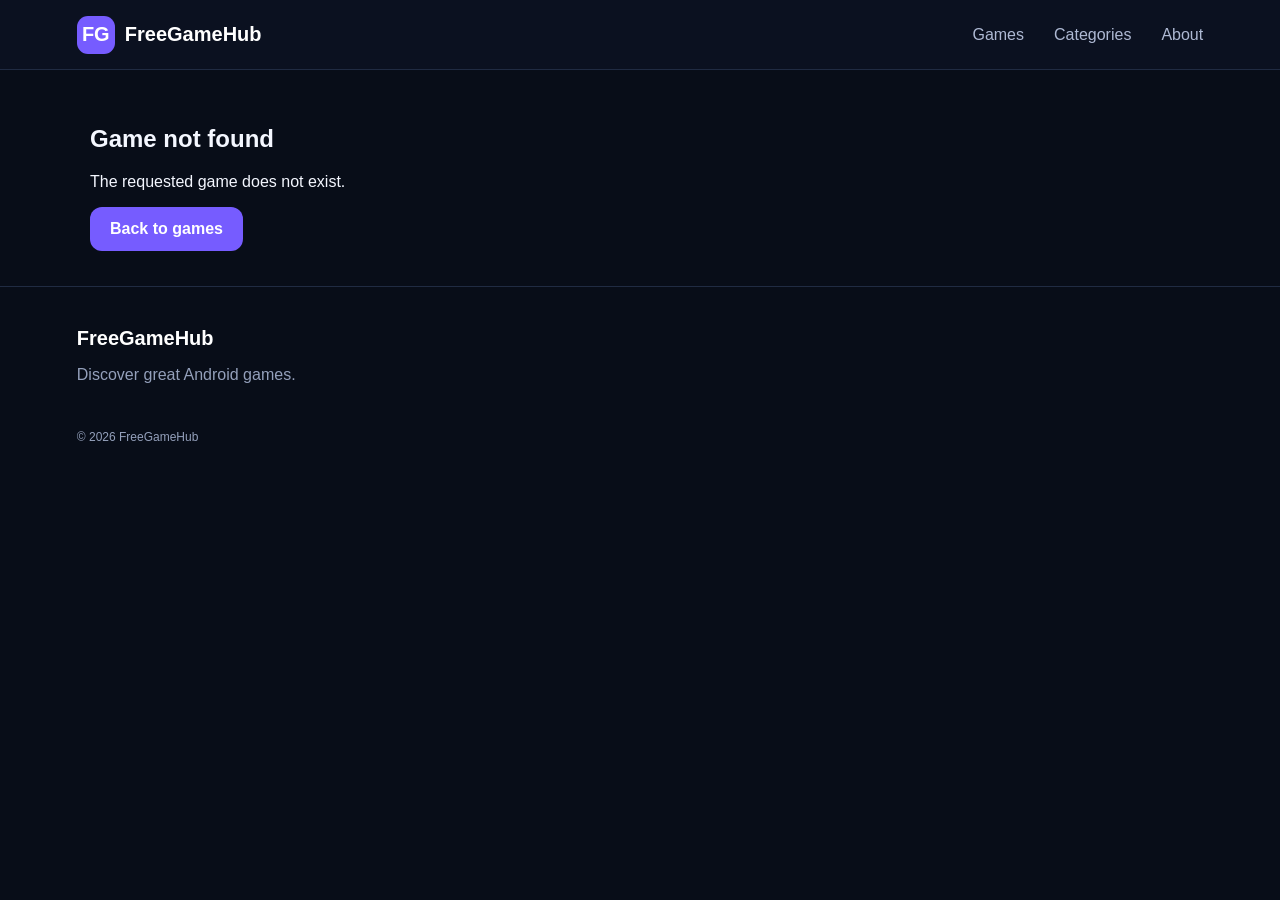
==== game.html @ 36feef0b "Create game.html" ====
<!DOCTYPE html>
<html lang="en">

<head>

<meta charset="UTF-8">

<meta
  name="viewport"
  content="width=device-width, initial-scale=1.0"
>

<title>Game - FreeGameHub</title>

<link rel="stylesheet" href="style.css">

</head>


<body>

<header class="header">

<a href="index.html" class="logo">
  <span>FG</span>
  FreeGameHub
</a>

<nav>

<a href="index.html#games">
  Games
</a>

<a href="index.html#categories">
  Categories
</a>

<a href="index.html#about">
  About
</a>

</nav>

</header>


<main>

<section
  id="gameDetails"
  class="section"
>

</section>

</main>


<footer>

<div class="footer-main">

<div>

<div class="footer-logo">
FreeGameHub
</div>

<p>
Discover great Android games.
</p>

</div>

</div>

<div class="copyright">
© 2026 FreeGameHub
</div>

</footer>


<script>

const games = [

{
id:"pixel-rush",
name:"Pixel Rush",
category:"Arcade",
icon:"🚀",
description:"A fast arcade game with simple controls and exciting challenges.",
version:"1.0.0",
size:"18 MB",
android:"Android 7.0+",
download:"https://example.com/authorized-download"
},

{
id:"open-adventure",
name:"Open Adventure",
category:"Adventure",
icon:"🗺️",
description:"Explore a small world, complete quests and discover hidden areas.",
version:"1.2.0",
size:"95 MB",
android:"Android 8.0+",
download:"https://example.com/authorized-download"
},

{
id:"puzzle-lab",
name:"Puzzle Lab",
category:"Puzzle",
icon:"🧩",
description:"Relaxing logic puzzles with increasingly difficult challenges.",
version:"2.1.0",
size:"32 MB",
android:"Android 6.0+",
download:"https://example.com/authorized-download"
},

{
id:"shadow-action",
name:"Shadow Action",
category:"Action",
icon:"⚔️",
description:"A lightweight action game designed for quick mobile sessions.",
version:"1.0.3",
size:"72 MB",
android:"Android 8.0+",
download:"https://example.com/authorized-download"
},

{
id:"street-racer",
name:"Street Racer",
category:"Racing",
icon:"🏎️",
description:"Race through exciting tracks and compete for the fastest time.",
version:"1.4.0",
size:"110 MB",
android:"Android 8.0+",
download:"https://example.com/authorized-download"
},

{
id:"space-runner",
name:"Space Runner",
category:"Arcade",
icon:"🌌",
description:"Dodge obstacles and race through a colorful space track.",
version:"1.4.0",
size:"41 MB",
android:"Android 7.0+",
download:"https://example.com/authorized-download"
}

];


const params =
new URLSearchParams(
window.location.search
);

const id =
params.get("id");


const game =
games.find(
item => item.id === id
);


const details =
document.getElementById(
"gameDetails"
);


if (!game) {

details.innerHTML = `

<h1>Game not found</h1>

<p>
The requested game does not exist.
</p>

<a
href="index.html"
class="button primary"
>
Back to games
</a>

`;

} else {


details.innerHTML = `

<a
href="index.html#games"
class="button secondary"
>
← Back to games
</a>


<div
style="
margin-top:25px;
padding:70px 20px;
text-align:center;
border:1px solid #293652;
border-radius:25px;
background:linear-gradient(135deg,#28345e,#141c31);
font-size:100px;
"
>

${game.icon}

</div>


<div style="margin-top:30px">

<div class="game-category">
${game.category}
</div>


<h1 style="font-size:45px">
${game.name}
</h1>


<p
style="
color:#9da9c4;
font-size:18px;
"
>
${game.description}
</p>


<a
href="${game.download}"
target="_blank"
rel="noopener"
class="button primary"
>
⬇ Download / Official Link
</a>


<div
style="
margin-top:30px;
padding:25px;
background:#11192c;
border:1px solid #293652;
border-radius:16px;
"
>

<h2>
Game Information
</h2>

<p>
<strong>Version:</strong>
${game.version}
</p>

<p>
<strong>Size:</strong>
${game.size}
</p>

<p>
<strong>Android:</strong>
${game.android}
</p>

<p>
<strong>Category:</strong>
${game.category}
</p>

</div>


<div
style="
margin-top:25px;
padding:25px;
background:#10182a;
border:1px solid #293652;
border-radius:16px;
"
>

<h3>
Download information
</h3>

<p style="color:#9da9c4">

Only distribute APK files that you
created yourself or that you have
permission to redistribute.

</p>

</div>


</div>

`;

}

</script>

</body>
</html>
---- style.css ----
* {
  box-sizing: border-box;
}

html {
  scroll-behavior: smooth;
}

body {
  margin: 0;
  background: #080d18;
  color: #f4f7ff;
  font-family:
    Arial,
    Helvetica,
    sans-serif;
}


/* ================= HEADER ================= */

.header {
  height: 70px;

  display: flex;
  align-items: center;
  justify-content: space-between;

  padding: 0 6%;

  background: #0b1120;

  border-bottom:
    1px solid #202b42;

  position: sticky;
  top: 0;

  z-index: 100;
}

.logo {
  display: flex;
  align-items: center;

  gap: 10px;

  text-decoration: none;

  color: white;

  font-size: 20px;
  font-weight: 800;
}

.logo span {
  width: 38px;
  height: 38px;

  display: grid;
  place-items: center;

  background: #765cff;

  border-radius: 11px;
}

.header nav {
  display: flex;
  gap: 30px;
}

.header nav a {
  color: #aeb9d3;
  text-decoration: none;
}

.header nav a:hover {
  color: white;
}

.menu-button {
  display: none;

  background: transparent;

  border: none;

  color: white;

  font-size: 25px;
}


/* ================= MOBILE MENU ================= */

.mobile-menu {
  display: none;

  background: #10182a;

  padding: 15px 25px;

  border-bottom: 1px solid #26324c;
}

.mobile-menu a {
  display: block;

  color: white;

  text-decoration: none;

  padding: 12px 0;
}


/* ================= HERO ================= */

.hero {
  max-width: 1150px;

  margin: auto;

  padding:
    90px 25px
    70px;

  display: grid;

  grid-template-columns:
    1.4fr
    0.8fr;

  gap: 60px;

  align-items: center;
}

.small-title {
  color: #8875ff;

  font-size: 12px;

  font-weight: 800;

  letter-spacing: 2px;
}

.hero h1 {
  margin: 15px 0;

  font-size:
    clamp(42px, 6vw, 70px);

  line-height: 1.05;
}

.hero h1 span {
  color: #8875ff;
}

.hero p {
  color: #9da9c4;

  font-size: 18px;

  max-width: 600px;
}

.hero-buttons {
  display: flex;

  gap: 12px;

  margin-top: 28px;
}

.button {
  display: inline-block;

  padding:
    13px
    20px;

  border-radius: 12px;

  text-decoration: none;

  font-weight: 700;
}

.primary {
  background: #765cff;

  color: white;
}

.secondary {
  border:
    1px solid #303b57;

  color: white;
}

.hero-art {
  text-align: center;

  padding: 45px 25px;

  border:
    1px solid #293652;

  border-radius: 25px;

  background:
    linear-gradient(
      145deg,
      #18213b,
      #0e1527
    );
}

.controller {
  font-size: 100px;
}

.hero-art h3 {
  margin-bottom: 5px;
}

.hero-art p {
  font-size: 14px;
}


/* ================= SEARCH ================= */

.search-section {
  max-width: 900px;

  margin: auto;

  padding:
    0 25px
    25px;
}

.search-box {
  display: flex;

  align-items: center;

  gap: 12px;

  padding: 15px 18px;

  background: #11192c;

  border:
    1px solid #293652;

  border-radius: 14px;
}

.search-box input {
  width: 100%;

  border: none;

  outline: none;

  background: transparent;

  color: white;

  font-size: 16px;
}


/* ================= SECTIONS ================= */

.section {
  max-width: 1150px;

  margin: auto;

  padding:
    35px 25px;
}

.section-heading {
  display: flex;

  justify-content: space-between;

  align-items: center;
}

.section-heading h2 {
  margin-bottom: 4px;

  font-size: 30px;
}

.section-heading p {
  margin-top: 0;

  color: #8997b5;
}


/* ================= CATEGORIES ================= */

.categories {
  display: flex;

  flex-wrap: wrap;

  gap: 10px;
}

.category {
  padding:
    10px
    16px;

  border:
    1px solid #2c3855;

  background: #11192c;

  color: #b8c2d9;

  border-radius: 50px;

  cursor: pointer;
}

.category:hover,
.category.active {
  background: #765cff;

  border-color: #765cff;

  color: white;
}


/* ================= GAME GRID ================= */

.game-grid {
  display: grid;

  grid-template-columns:
    repeat(3, 1fr);

  gap: 20px;
}

.game-card {
  background: #11192c;

  border:
    1px solid #27334e;

  border-radius: 18px;

  overflow: hidden;

  transition: 0.2s;
}

.game-card:hover {
  transform: translateY(-5px);

  border-color: #6655df;
}

.game-cover {
  height: 170px;

  display: grid;

  place-items: center;

  font-size: 65px;

  background:
    linear-gradient(
      135deg,
      #28345e,
      #141c31
    );
}

.game-info {
  padding: 18px;
}

.game-category {
  color: #9384ff;

  font-size: 11px;

  font-weight: 800;

  text-transform: uppercase;
}

.game-info h3 {
  margin:
    5px
    0;

  font-size: 20px;
}

.game-info p {
  color: #96a3c1;

  min-height: 48px;
}

.view-button {
  display: block;

  text-align: center;

  padding: 10px;

  background: #202b47;

  color: white;

  text-decoration: none;

  border-radius: 10px;

  font-weight: 700;
}

.view-button:hover {
  background: #765cff;
}


/* ================= NO RESULTS ================= */

.no-results {
  display: none;

  text-align: center;

  padding: 60px 20px;

  color: #9aa7c3;
}

.no-results div {
  font-size: 50px;
}


/* ================= ABOUT ================= */

.about {
  max-width: 1050px;

  margin:
    50px auto
    80px;

  padding: 25px;

  display: flex;

  gap: 18px;

  border:
    1px solid #2b3853;

  border-radius: 17px;

  background: #10182a;
}

.about-icon {
  min-width: 38px;
  height: 38px;

  display: grid;
  place-items: center;

  border-radius: 50%;

  background: #163b2b;

  color: #63e5a3;

  font-weight: 900;
}

.about h2 {
  margin-top: 0;
}

.about p {
  color: #98a5c2;
}


/* ================= FOOTER ================= */

footer {
  border-top:
    1px solid #202b42;

  padding:
    40px 6%;

  color: #94a0bb;
}

.footer-main {
  display: flex;

  justify-content: space-between;

  gap: 20px;
}

.footer-logo {
  color: white;

  font-size: 20px;

  font-weight: 800;
}

.footer-links {
  display: flex;

  gap: 20px;
}

.footer-links a {
  color: #9aa7c2;

  text-decoration: none;
}

.copyright {
  margin-top: 30px;

  font-size: 12px;
}


/* ================= MOBILE ================= */

@media (max-width: 800px) {

  .header nav {
    display: none;
  }

  .menu-button {
    display: block;
  }

  .hero {
    grid-template-columns: 1fr;

    padding-top: 55px;
  }

  .hero-art {
    display: none;
  }

  .game-grid {
    grid-template-columns:
      repeat(2, 1fr);
  }

}


@media (max-width: 520px) {

  .hero h1 {
    font-size: 43px;
  }

  .game-grid {
    grid-template-columns: 1fr;
  }

  .hero-buttons {
    flex-direction: column;
  }

  .button {
    text-align: center;
  }

  .footer-main {
    flex-direction: column;
  }

}
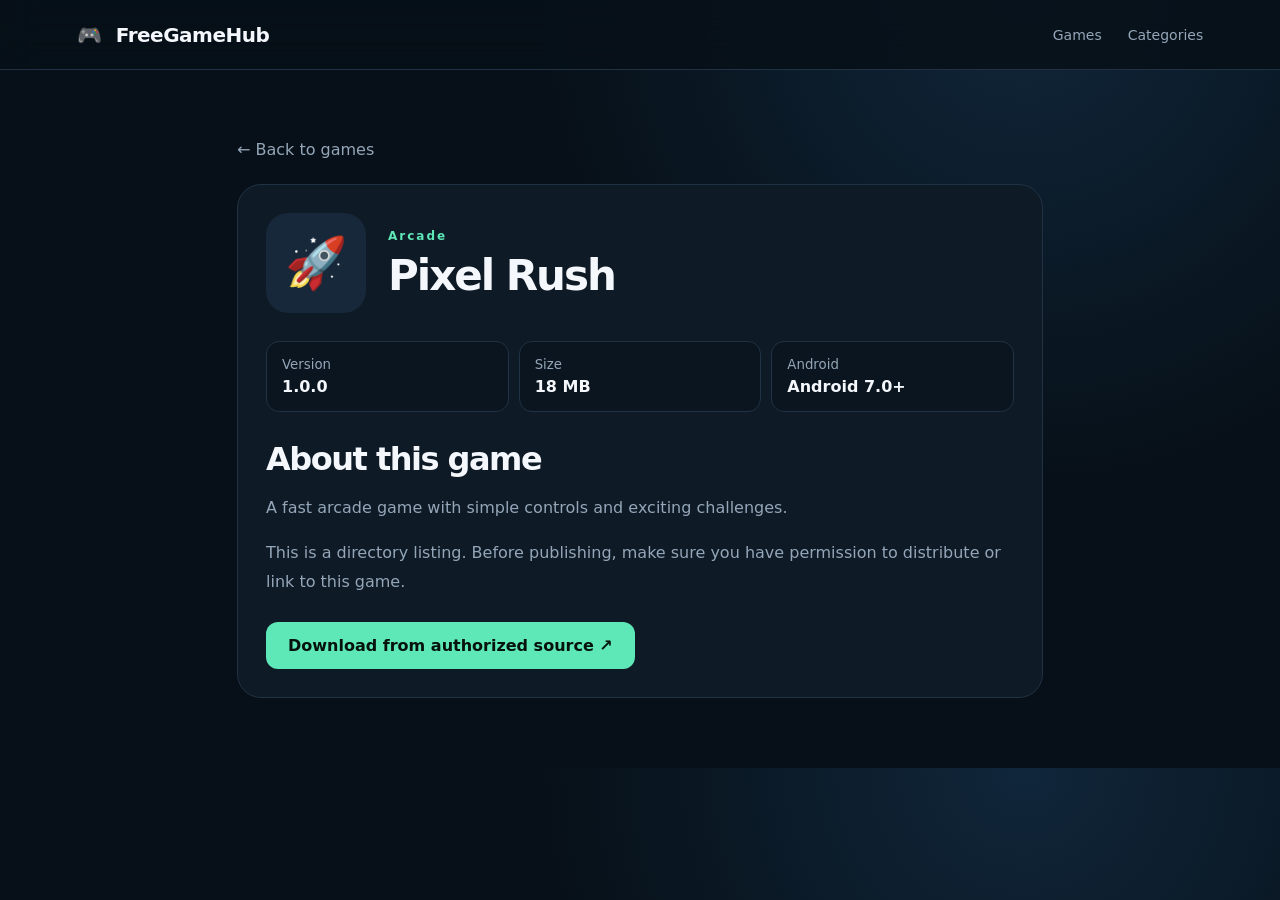
==== commit 650c6018: "Add files via upload" ====
--- a/game.html
+++ b/game.html
@@ -1,337 +1,25 @@
 <!DOCTYPE html>
 <html lang="en">
-
 <head>
-
-<meta charset="UTF-8">
-
-<meta
-  name="viewport"
-  content="width=device-width, initial-scale=1.0"
->
-
-<title>Game - FreeGameHub</title>
-
-<link rel="stylesheet" href="style.css">
-
+<meta charset="UTF-8"><meta name="viewport" content="width=device-width,initial-scale=1.0">
+<title>Game Details — FreeGameHub</title><link rel="stylesheet" href="style.css">
+<style>.detail{max-width:850px;margin:70px auto}.back{color:var(--muted);display:inline-block;margin-bottom:25px}.detail-card{background:var(--panel);border:1px solid var(--line);border-radius:24px;padding:28px}.detail-head{display:flex;gap:22px;align-items:center}.detail-icon{width:100px;height:100px;border-radius:22px;background:#17283a;display:grid;place-items:center;font-size:50px}.facts{display:grid;grid-template-columns:repeat(3,1fr);gap:10px;margin:28px 0}.fact{background:#0a151f;border:1px solid var(--line);padding:15px;border-radius:13px}.fact small{display:block;color:var(--muted);margin-bottom:5px}.detail-desc{color:var(--muted);line-height:1.8}.download-big{display:inline-block;background:var(--accent);color:#06120e;font-weight:900;padding:14px 22px;border-radius:12px;margin-top:10px}@media(max-width:600px){.facts{grid-template-columns:1fr}.detail-head{align-items:flex-start}.detail-icon{width:78px;height:78px;font-size:38px}}</style>
 </head>
-
-
 <body>
-
-<header class="header">
-
-<a href="index.html" class="logo">
-  <span>FG</span>
-  FreeGameHub
-</a>
-
-<nav>
-
-<a href="index.html#games">
-  Games
-</a>
-
-<a href="index.html#categories">
-  Categories
-</a>
-
-<a href="index.html#about">
-  About
-</a>
-
-</nav>
-
-</header>
-
-
-<main>
-
-<section
-  id="gameDetails"
-  class="section"
->
-
-</section>
-
-</main>
-
-
-<footer>
-
-<div class="footer-main">
-
-<div>
-
-<div class="footer-logo">
-FreeGameHub
-</div>
-
-<p>
-Discover great Android games.
-</p>
-
-</div>
-
-</div>
-
-<div class="copyright">
-© 2026 FreeGameHub
-</div>
-
-</footer>
-
-
+<header class="topbar"><a class="brand" href="index.html"><span>🎮</span> FreeGameHub</a><nav><a href="index.html#games">Games</a><a href="index.html#categories">Categories</a></nav></header>
+<main class="detail"><a class="back" href="index.html">← Back to games</a><div id="content"></div></main>
+<script src="script.js"></script>
 <script>
-
-const games = [
-
-{
-id:"pixel-rush",
-name:"Pixel Rush",
-category:"Arcade",
-icon:"🚀",
-description:"A fast arcade game with simple controls and exciting challenges.",
-version:"1.0.0",
-size:"18 MB",
-android:"Android 7.0+",
-download:"https://example.com/authorized-download"
-},
-
-{
-id:"open-adventure",
-name:"Open Adventure",
-category:"Adventure",
-icon:"🗺️",
-description:"Explore a small world, complete quests and discover hidden areas.",
-version:"1.2.0",
-size:"95 MB",
-android:"Android 8.0+",
-download:"https://example.com/authorized-download"
-},
-
-{
-id:"puzzle-lab",
-name:"Puzzle Lab",
-category:"Puzzle",
-icon:"🧩",
-description:"Relaxing logic puzzles with increasingly difficult challenges.",
-version:"2.1.0",
-size:"32 MB",
-android:"Android 6.0+",
-download:"https://example.com/authorized-download"
-},
-
-{
-id:"shadow-action",
-name:"Shadow Action",
-category:"Action",
-icon:"⚔️",
-description:"A lightweight action game designed for quick mobile sessions.",
-version:"1.0.3",
-size:"72 MB",
-android:"Android 8.0+",
-download:"https://example.com/authorized-download"
-},
-
-{
-id:"street-racer",
-name:"Street Racer",
-category:"Racing",
-icon:"🏎️",
-description:"Race through exciting tracks and compete for the fastest time.",
-version:"1.4.0",
-size:"110 MB",
-android:"Android 8.0+",
-download:"https://example.com/authorized-download"
-},
-
-{
-id:"space-runner",
-name:"Space Runner",
-category:"Arcade",
-icon:"🌌",
-description:"Dodge obstacles and race through a colorful space track.",
-version:"1.4.0",
-size:"41 MB",
-android:"Android 7.0+",
-download:"https://example.com/authorized-download"
-}
-
-];
-
-
-const params =
-new URLSearchParams(
-window.location.search
-);
-
-const id =
-params.get("id");
-
-
-const game =
-games.find(
-item => item.id === id
-);
-
-
-const details =
-document.getElementById(
-"gameDetails"
-);
-
-
-if (!game) {
-
-details.innerHTML = `
-
-<h1>Game not found</h1>
-
-<p>
-The requested game does not exist.
-</p>
-
-<a
-href="index.html"
-class="button primary"
->
-Back to games
-</a>
-
-`;
-
-} else {
-
-
-details.innerHTML = `
-
-<a
-href="index.html#games"
-class="button secondary"
->
-← Back to games
-</a>
-
-
-<div
-style="
-margin-top:25px;
-padding:70px 20px;
-text-align:center;
-border:1px solid #293652;
-border-radius:25px;
-background:linear-gradient(135deg,#28345e,#141c31);
-font-size:100px;
-"
->
-
-${game.icon}
-
-</div>
-
-
-<div style="margin-top:30px">
-
-<div class="game-category">
-${game.category}
-</div>
-
-
-<h1 style="font-size:45px">
-${game.name}
-</h1>
-
-
-<p
-style="
-color:#9da9c4;
-font-size:18px;
-"
->
-${game.description}
-</p>
-
-
-<a
-href="${game.download}"
-target="_blank"
-rel="noopener"
-class="button primary"
->
-⬇ Download / Official Link
-</a>
-
-
-<div
-style="
-margin-top:30px;
-padding:25px;
-background:#11192c;
-border:1px solid #293652;
-border-radius:16px;
-"
->
-
-<h2>
-Game Information
-</h2>
-
-<p>
-<strong>Version:</strong>
-${game.version}
-</p>
-
-<p>
-<strong>Size:</strong>
-${game.size}
-</p>
-
-<p>
-<strong>Android:</strong>
-${game.android}
-</p>
-
-<p>
-<strong>Category:</strong>
-${game.category}
-</p>
-
-</div>
-
-
-<div
-style="
-margin-top:25px;
-padding:25px;
-background:#10182a;
-border:1px solid #293652;
-border-radius:16px;
-"
->
-
-<h3>
-Download information
-</h3>
-
-<p style="color:#9da9c4">
-
-Only distribute APK files that you
-created yourself or that you have
-permission to redistribute.
-
-</p>
-
-</div>
-
-
-</div>
-
-`;
-
-}
-
+const id=new URLSearchParams(location.search).get("id");
+const game=games.find(g=>g.id===id)||games[0];
+document.title=game.name+" — FreeGameHub";
+document.getElementById("content").innerHTML=`
+<div class="detail-card">
+<div class="detail-head"><div class="detail-icon">${game.icon}</div><div><p class="eyebrow">${game.category}</p><h1 style="font-size:42px;letter-spacing:-2px;margin:0">${game.name}</h1></div></div>
+<div class="facts"><div class="fact"><small>Version</small><strong>${game.version}</strong></div><div class="fact"><small>Size</small><strong>${game.size}</strong></div><div class="fact"><small>Android</small><strong>${game.android}</strong></div></div>
+<h2>About this game</h2><p class="detail-desc">${game.description}</p>
+<p class="detail-desc">This is a directory listing. Before publishing, make sure you have permission to distribute or link to this game.</p>
+<a class="download-big" href="${game.download}" target="_blank" rel="noopener">Download from authorized source ↗</a>
+</div>`;
 </script>
-
-</body>
-</html>
+</body></html>
--- a/style.css
+++ b/style.css
@@ -1,612 +1,31 @@
-* {
-  box-sizing: border-box;
-}
-
-html {
-  scroll-behavior: smooth;
-}
-
-body {
-  margin: 0;
-  background: #080d18;
-  color: #f4f7ff;
-  font-family:
-    Arial,
-    Helvetica,
-    sans-serif;
-}
-
-
-/* ================= HEADER ================= */
-
-.header {
-  height: 70px;
-
-  display: flex;
-  align-items: center;
-  justify-content: space-between;
-
-  padding: 0 6%;
-
-  background: #0b1120;
-
-  border-bottom:
-    1px solid #202b42;
-
-  position: sticky;
-  top: 0;
-
-  z-index: 100;
-}
-
-.logo {
-  display: flex;
-  align-items: center;
-
-  gap: 10px;
-
-  text-decoration: none;
-
-  color: white;
-
-  font-size: 20px;
-  font-weight: 800;
-}
-
-.logo span {
-  width: 38px;
-  height: 38px;
-
-  display: grid;
-  place-items: center;
-
-  background: #765cff;
-
-  border-radius: 11px;
-}
-
-.header nav {
-  display: flex;
-  gap: 30px;
-}
-
-.header nav a {
-  color: #aeb9d3;
-  text-decoration: none;
-}
-
-.header nav a:hover {
-  color: white;
-}
-
-.menu-button {
-  display: none;
-
-  background: transparent;
-
-  border: none;
-
-  color: white;
-
-  font-size: 25px;
-}
-
-
-/* ================= MOBILE MENU ================= */
-
-.mobile-menu {
-  display: none;
-
-  background: #10182a;
-
-  padding: 15px 25px;
-
-  border-bottom: 1px solid #26324c;
-}
-
-.mobile-menu a {
-  display: block;
-
-  color: white;
-
-  text-decoration: none;
-
-  padding: 12px 0;
-}
-
-
-/* ================= HERO ================= */
-
-.hero {
-  max-width: 1150px;
-
-  margin: auto;
-
-  padding:
-    90px 25px
-    70px;
-
-  display: grid;
-
-  grid-template-columns:
-    1.4fr
-    0.8fr;
-
-  gap: 60px;
-
-  align-items: center;
-}
-
-.small-title {
-  color: #8875ff;
-
-  font-size: 12px;
-
-  font-weight: 800;
-
-  letter-spacing: 2px;
-}
-
-.hero h1 {
-  margin: 15px 0;
-
-  font-size:
-    clamp(42px, 6vw, 70px);
-
-  line-height: 1.05;
-}
-
-.hero h1 span {
-  color: #8875ff;
-}
-
-.hero p {
-  color: #9da9c4;
-
-  font-size: 18px;
-
-  max-width: 600px;
-}
-
-.hero-buttons {
-  display: flex;
-
-  gap: 12px;
-
-  margin-top: 28px;
-}
-
-.button {
-  display: inline-block;
-
-  padding:
-    13px
-    20px;
-
-  border-radius: 12px;
-
-  text-decoration: none;
-
-  font-weight: 700;
-}
-
-.primary {
-  background: #765cff;
-
-  color: white;
-}
-
-.secondary {
-  border:
-    1px solid #303b57;
-
-  color: white;
-}
-
-.hero-art {
-  text-align: center;
-
-  padding: 45px 25px;
-
-  border:
-    1px solid #293652;
-
-  border-radius: 25px;
-
-  background:
-    linear-gradient(
-      145deg,
-      #18213b,
-      #0e1527
-    );
-}
-
-.controller {
-  font-size: 100px;
-}
-
-.hero-art h3 {
-  margin-bottom: 5px;
-}
-
-.hero-art p {
-  font-size: 14px;
-}
-
-
-/* ================= SEARCH ================= */
-
-.search-section {
-  max-width: 900px;
-
-  margin: auto;
-
-  padding:
-    0 25px
-    25px;
-}
-
-.search-box {
-  display: flex;
-
-  align-items: center;
-
-  gap: 12px;
-
-  padding: 15px 18px;
-
-  background: #11192c;
-
-  border:
-    1px solid #293652;
-
-  border-radius: 14px;
-}
-
-.search-box input {
-  width: 100%;
-
-  border: none;
-
-  outline: none;
-
-  background: transparent;
-
-  color: white;
-
-  font-size: 16px;
-}
-
-
-/* ================= SECTIONS ================= */
-
-.section {
-  max-width: 1150px;
-
-  margin: auto;
-
-  padding:
-    35px 25px;
-}
-
-.section-heading {
-  display: flex;
-
-  justify-content: space-between;
-
-  align-items: center;
-}
-
-.section-heading h2 {
-  margin-bottom: 4px;
-
-  font-size: 30px;
-}
-
-.section-heading p {
-  margin-top: 0;
-
-  color: #8997b5;
-}
-
-
-/* ================= CATEGORIES ================= */
-
-.categories {
-  display: flex;
-
-  flex-wrap: wrap;
-
-  gap: 10px;
-}
-
-.category {
-  padding:
-    10px
-    16px;
-
-  border:
-    1px solid #2c3855;
-
-  background: #11192c;
-
-  color: #b8c2d9;
-
-  border-radius: 50px;
-
-  cursor: pointer;
-}
-
-.category:hover,
-.category.active {
-  background: #765cff;
-
-  border-color: #765cff;
-
-  color: white;
-}
-
-
-/* ================= GAME GRID ================= */
-
-.game-grid {
-  display: grid;
-
-  grid-template-columns:
-    repeat(3, 1fr);
-
-  gap: 20px;
-}
-
-.game-card {
-  background: #11192c;
-
-  border:
-    1px solid #27334e;
-
-  border-radius: 18px;
-
-  overflow: hidden;
-
-  transition: 0.2s;
-}
-
-.game-card:hover {
-  transform: translateY(-5px);
-
-  border-color: #6655df;
-}
-
-.game-cover {
-  height: 170px;
-
-  display: grid;
-
-  place-items: center;
-
-  font-size: 65px;
-
-  background:
-    linear-gradient(
-      135deg,
-      #28345e,
-      #141c31
-    );
-}
-
-.game-info {
-  padding: 18px;
-}
-
-.game-category {
-  color: #9384ff;
-
-  font-size: 11px;
-
-  font-weight: 800;
-
-  text-transform: uppercase;
-}
-
-.game-info h3 {
-  margin:
-    5px
-    0;
-
-  font-size: 20px;
-}
-
-.game-info p {
-  color: #96a3c1;
-
-  min-height: 48px;
-}
-
-.view-button {
-  display: block;
-
-  text-align: center;
-
-  padding: 10px;
-
-  background: #202b47;
-
-  color: white;
-
-  text-decoration: none;
-
-  border-radius: 10px;
-
-  font-weight: 700;
-}
-
-.view-button:hover {
-  background: #765cff;
-}
-
-
-/* ================= NO RESULTS ================= */
-
-.no-results {
-  display: none;
-
-  text-align: center;
-
-  padding: 60px 20px;
-
-  color: #9aa7c3;
-}
-
-.no-results div {
-  font-size: 50px;
-}
-
-
-/* ================= ABOUT ================= */
-
-.about {
-  max-width: 1050px;
-
-  margin:
-    50px auto
-    80px;
-
-  padding: 25px;
-
-  display: flex;
-
-  gap: 18px;
-
-  border:
-    1px solid #2b3853;
-
-  border-radius: 17px;
-
-  background: #10182a;
-}
-
-.about-icon {
-  min-width: 38px;
-  height: 38px;
-
-  display: grid;
-  place-items: center;
-
-  border-radius: 50%;
-
-  background: #163b2b;
-
-  color: #63e5a3;
-
-  font-weight: 900;
-}
-
-.about h2 {
-  margin-top: 0;
-}
-
-.about p {
-  color: #98a5c2;
-}
-
-
-/* ================= FOOTER ================= */
-
-footer {
-  border-top:
-    1px solid #202b42;
-
-  padding:
-    40px 6%;
-
-  color: #94a0bb;
-}
-
-.footer-main {
-  display: flex;
-
-  justify-content: space-between;
-
-  gap: 20px;
-}
-
-.footer-logo {
-  color: white;
-
-  font-size: 20px;
-
-  font-weight: 800;
-}
-
-.footer-links {
-  display: flex;
-
-  gap: 20px;
-}
-
-.footer-links a {
-  color: #9aa7c2;
-
-  text-decoration: none;
-}
-
-.copyright {
-  margin-top: 30px;
-
-  font-size: 12px;
-}
-
-
-/* ================= MOBILE ================= */
-
-@media (max-width: 800px) {
-
-  .header nav {
-    display: none;
-  }
-
-  .menu-button {
-    display: block;
-  }
-
-  .hero {
-    grid-template-columns: 1fr;
-
-    padding-top: 55px;
-  }
-
-  .hero-art {
-    display: none;
-  }
-
-  .game-grid {
-    grid-template-columns:
-      repeat(2, 1fr);
-  }
-
-}
-
-
-@media (max-width: 520px) {
-
-  .hero h1 {
-    font-size: 43px;
-  }
-
-  .game-grid {
-    grid-template-columns: 1fr;
-  }
-
-  .hero-buttons {
-    flex-direction: column;
-  }
-
-  .button {
-    text-align: center;
-  }
-
-  .footer-main {
-    flex-direction: column;
-  }
-
-}
+*{box-sizing:border-box}
+:root{--bg:#071018;--panel:#0e1a26;--panel2:#122131;--text:#f4f7fb;--muted:#94a6b8;--line:#203244;--accent:#5ee7b7;--accent2:#6ca8ff}
+html{scroll-behavior:smooth}
+body{margin:0;background:radial-gradient(circle at 80% 0%,#10263a 0,#071018 38%),var(--bg);color:var(--text);font-family:Inter,system-ui,-apple-system,Segoe UI,Roboto,Arial,sans-serif}
+a{text-decoration:none;color:inherit}
+.topbar{height:70px;border-bottom:1px solid var(--line);display:flex;align-items:center;justify-content:space-between;padding:0 6%;position:sticky;top:0;background:rgba(7,16,24,.88);backdrop-filter:blur(16px);z-index:10}
+.brand{font-size:20px;font-weight:800;letter-spacing:-.5px}.brand span{margin-right:8px}
+nav{display:flex;gap:26px;color:var(--muted);font-size:14px}nav a:hover{color:var(--text)}
+main{max-width:1180px;margin:auto;padding:0 22px}
+.hero{min-height:500px;display:grid;grid-template-columns:1.5fr .8fr;gap:45px;align-items:center;padding:80px 0 55px}
+.eyebrow{font-size:12px;font-weight:800;letter-spacing:2px;color:var(--accent);margin:0 0 12px}
+h1{font-size:clamp(42px,7vw,76px);line-height:.98;letter-spacing:-4px;margin:0 0 22px;max-width:760px}
+h1 span{background:linear-gradient(90deg,var(--accent),var(--accent2));-webkit-background-clip:text;background-clip:text;color:transparent}
+.hero-text{color:var(--muted);font-size:17px;line-height:1.7;max-width:650px}
+.search-box{margin-top:30px;display:flex;align-items:center;gap:12px;background:var(--panel);border:1px solid var(--line);border-radius:15px;padding:0 18px;max-width:620px;box-shadow:0 15px 45px rgba(0,0,0,.22)}
+.search-box input{width:100%;border:0;outline:0;background:transparent;color:var(--text);font-size:16px;padding:17px 0}
+.hero-card{background:linear-gradient(145deg,#12283a,#0b1723);border:1px solid var(--line);border-radius:26px;padding:32px;display:flex;flex-direction:column;gap:12px;box-shadow:0 25px 70px rgba(0,0,0,.3)}
+.hero-icon{font-size:72px;background:#0b1520;border-radius:20px;padding:24px;text-align:center;margin-bottom:8px}.hero-card small{color:var(--muted);line-height:1.6}
+.section{padding:55px 0}.section-head{display:flex;align-items:end;justify-content:space-between;margin-bottom:24px}h2{font-size:32px;letter-spacing:-1.5px;margin:0}.result-count{color:var(--muted);font-size:14px}
+.categories{display:flex;gap:10px;flex-wrap:wrap}.cat{border:1px solid var(--line);background:var(--panel);color:var(--muted);padding:10px 16px;border-radius:999px;cursor:pointer;font-weight:650}.cat:hover,.cat.active{background:#173145;color:var(--text);border-color:#31516b}
+.game-grid{display:grid;grid-template-columns:repeat(3,1fr);gap:18px}
+.game{background:linear-gradient(160deg,var(--panel),#0a151f);border:1px solid var(--line);border-radius:19px;padding:18px;transition:.2s;display:flex;flex-direction:column;min-height:275px}
+.game:hover{transform:translateY(-4px);border-color:#34536d;box-shadow:0 18px 45px rgba(0,0,0,.24)}
+.game-top{display:flex;gap:14px}.icon{width:68px;height:68px;border-radius:16px;background:#17283a;display:grid;place-items:center;font-size:34px;flex:none}
+.game h3{margin:4px 0 7px;font-size:18px}.meta{color:var(--muted);font-size:12px}.game p{color:var(--muted);font-size:13px;line-height:1.6;flex:1}.tag{display:inline-block;font-size:11px;color:var(--accent);background:#103129;padding:5px 9px;border-radius:999px;margin-top:12px}
+.buttons{display:flex;gap:9px;margin-top:15px}.btn{flex:1;text-align:center;padding:11px;border-radius:11px;font-size:13px;font-weight:800}.primary{background:var(--accent);color:#06120e}.secondary{background:#17283a;color:var(--text)}
+.about{display:grid;grid-template-columns:1.3fr .7fr;gap:25px;align-items:stretch}.about p{color:var(--muted);line-height:1.7}.notice{border:1px solid #31516b;background:#0d1d2b;padding:25px;border-radius:18px}.notice p{margin-bottom:0}
+.empty{text-align:center;padding:70px 20px;color:var(--muted)}.empty div{font-size:45px}.empty h3{color:var(--text)}.hidden{display:none}
+footer{border-top:1px solid var(--line);margin-top:40px;padding:28px 6%;display:flex;justify-content:space-between;gap:20px;color:var(--muted);font-size:12px}footer div{display:flex;gap:20px}
+@media(max-width:800px){nav{display:none}.hero{grid-template-columns:1fr;padding-top:55px}.hero-card{display:none}.game-grid{grid-template-columns:repeat(2,1fr)}.about{grid-template-columns:1fr}h1{letter-spacing:-2.5px}}
+@media(max-width:520px){main{padding:0 15px}.game-grid{grid-template-columns:1fr}.section{padding:40px 0}.topbar{padding:0 18px}.hero{min-height:auto;padding:55px 0 35px}.game{min-height:250px}footer{display:block}footer p{margin-top:12px}}
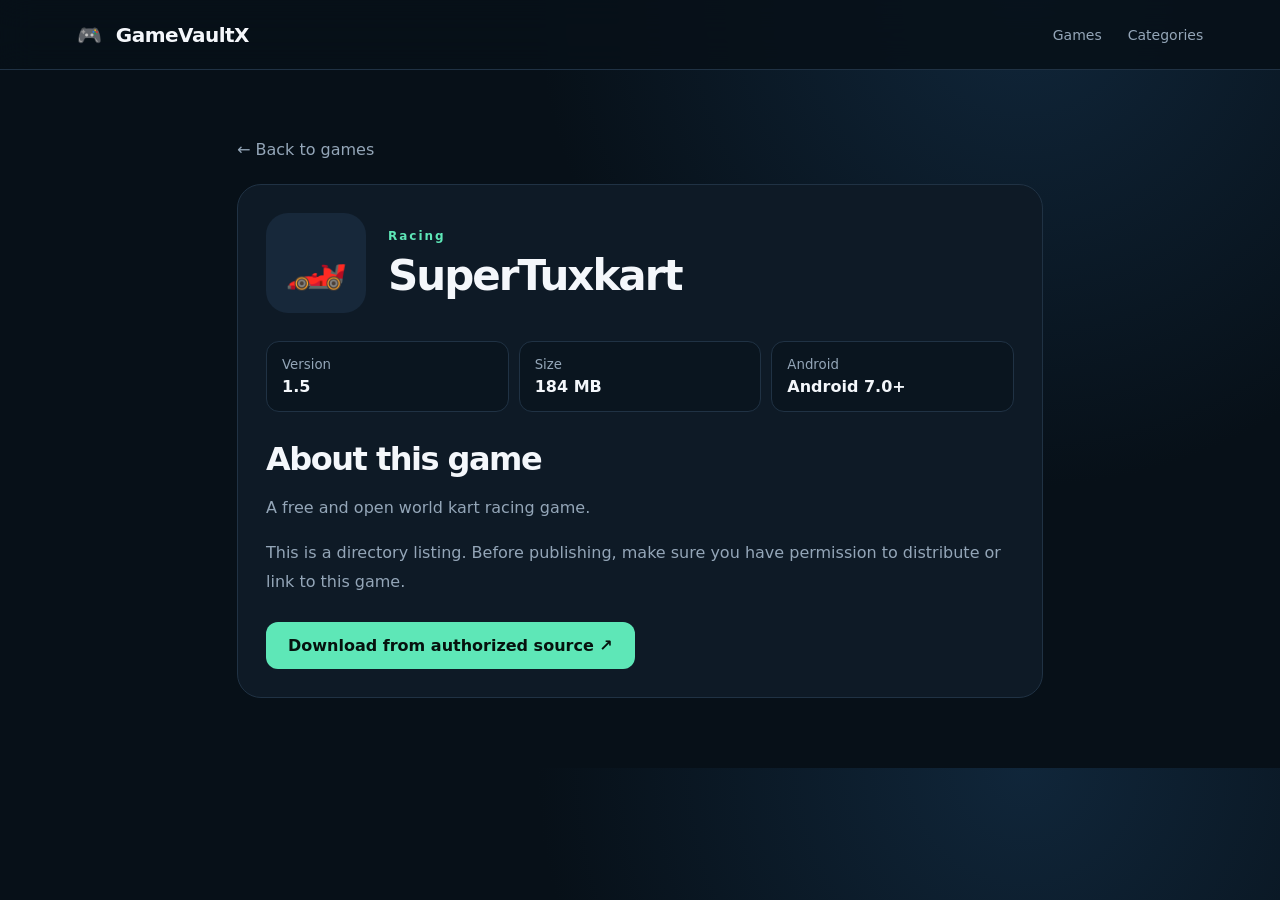
==== commit d45d9bab: "Change title and brand name from FreeGameHub to GameVaultX" ====
--- a/game.html
+++ b/game.html
@@ -2,11 +2,11 @@
 <html lang="en">
 <head>
 <meta charset="UTF-8"><meta name="viewport" content="width=device-width,initial-scale=1.0">
-<title>Game Details — FreeGameHub</title><link rel="stylesheet" href="style.css">
+<title>Game Details — GameVaultX</title><link rel="stylesheet" href="style.css">
 <style>.detail{max-width:850px;margin:70px auto}.back{color:var(--muted);display:inline-block;margin-bottom:25px}.detail-card{background:var(--panel);border:1px solid var(--line);border-radius:24px;padding:28px}.detail-head{display:flex;gap:22px;align-items:center}.detail-icon{width:100px;height:100px;border-radius:22px;background:#17283a;display:grid;place-items:center;font-size:50px}.facts{display:grid;grid-template-columns:repeat(3,1fr);gap:10px;margin:28px 0}.fact{background:#0a151f;border:1px solid var(--line);padding:15px;border-radius:13px}.fact small{display:block;color:var(--muted);margin-bottom:5px}.detail-desc{color:var(--muted);line-height:1.8}.download-big{display:inline-block;background:var(--accent);color:#06120e;font-weight:900;padding:14px 22px;border-radius:12px;margin-top:10px}@media(max-width:600px){.facts{grid-template-columns:1fr}.detail-head{align-items:flex-start}.detail-icon{width:78px;height:78px;font-size:38px}}</style>
 </head>
 <body>
-<header class="topbar"><a class="brand" href="index.html"><span>🎮</span> FreeGameHub</a><nav><a href="index.html#games">Games</a><a href="index.html#categories">Categories</a></nav></header>
+<header class="topbar"><a class="brand" href="index.html"><span>🎮</span> GameVaultX</a><nav><a href="index.html#games">Games</a><a href="index.html#categories">Categories</a></nav></header>
 <main class="detail"><a class="back" href="index.html">← Back to games</a><div id="content"></div></main>
 <script src="script.js"></script>
 <script>
